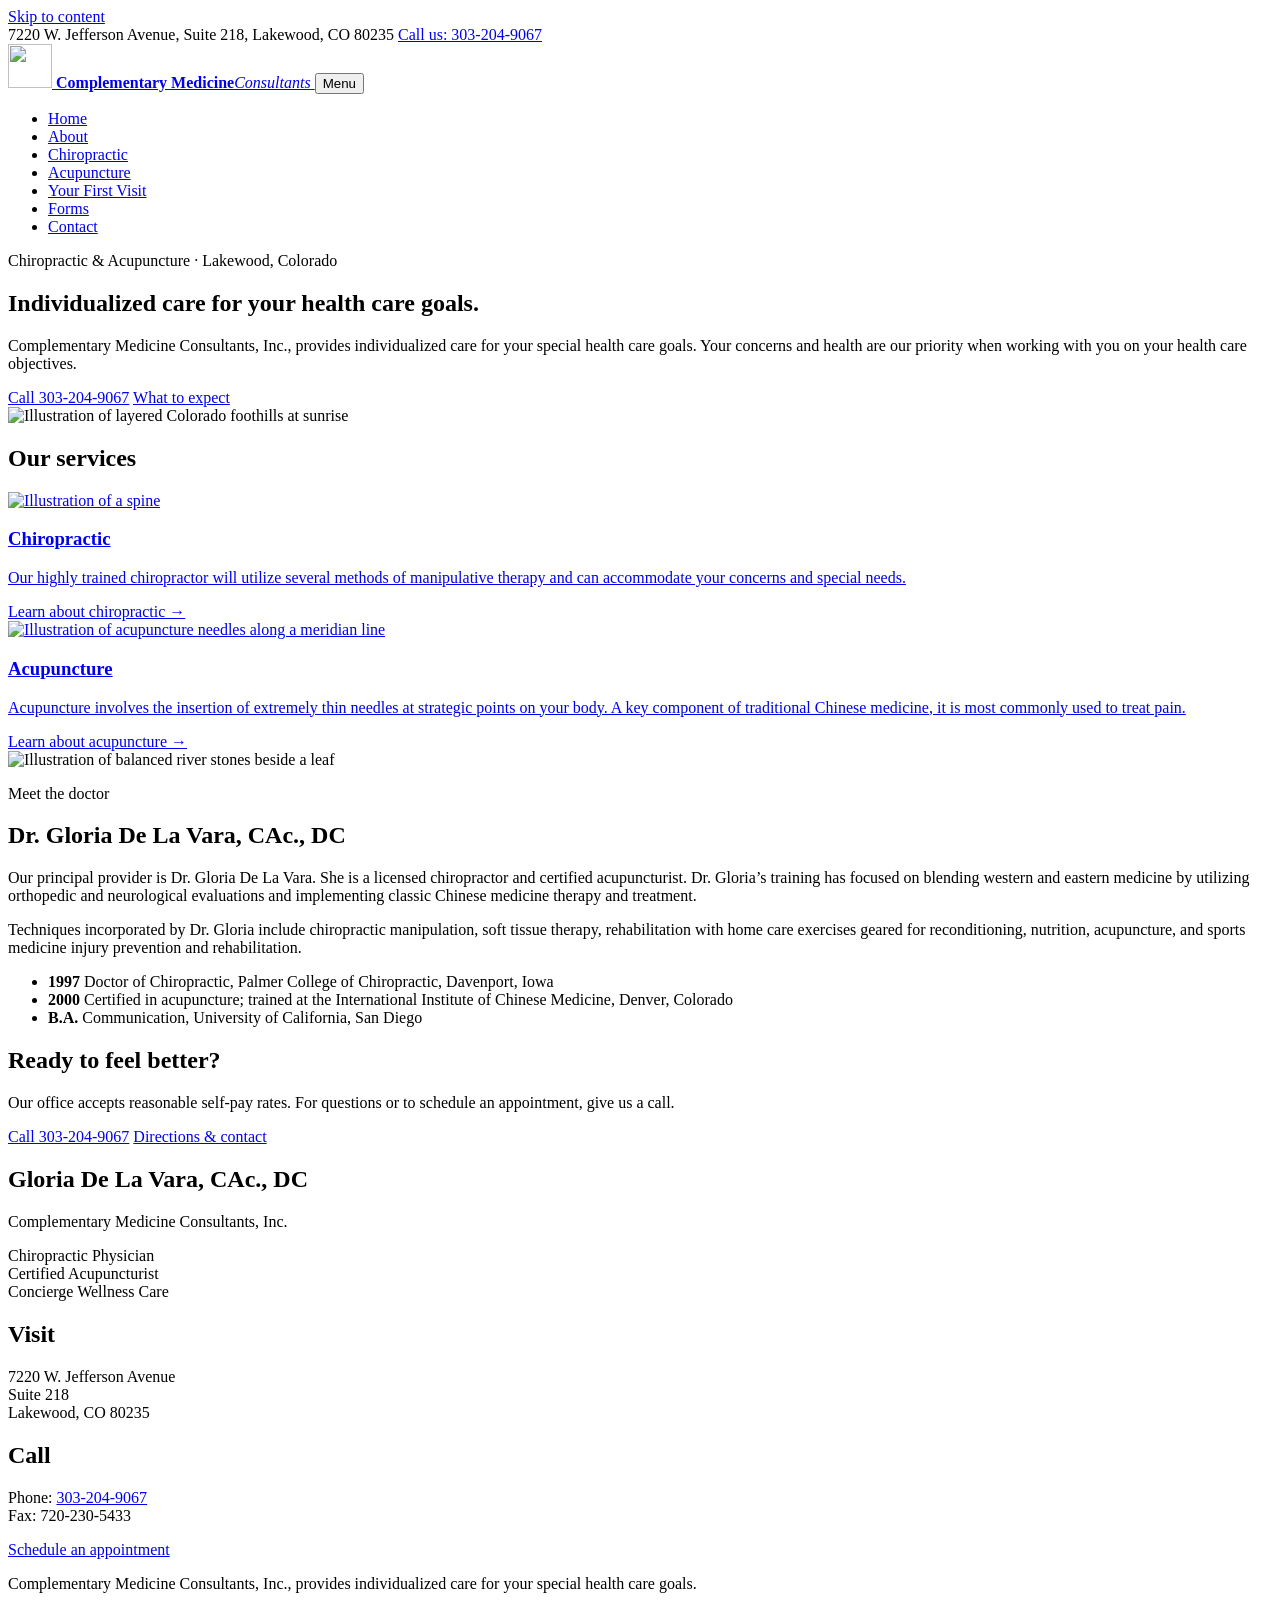
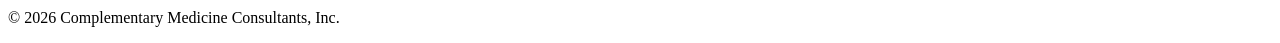
==== index.html @ 46e18586 "Add files via upload" ====
<!doctype html>
<html lang="en">
<head>
  <meta charset="utf-8">
  <meta name="viewport" content="width=device-width, initial-scale=1">
  <title>Complementary Medicine Consultants | Chiropractic &amp; Acupuncture in Lakewood, CO</title>
  <meta name="description" content="Chiropractic and acupuncture care in Lakewood, Colorado with Dr. Gloria De La Vara, CAc., DC. Individualized care blending western and eastern medicine.">
  <link rel="icon" href="images/favicon.svg" type="image/svg+xml">
  <link rel="preconnect" href="https://fonts.googleapis.com">
  <link rel="preconnect" href="https://fonts.gstatic.com" crossorigin>
  <link href="https://fonts.googleapis.com/css2?family=Fraunces:opsz,wght@9..144,400;9..144,600&family=Source+Sans+3:wght@400;600&display=swap" rel="stylesheet">
  <link rel="stylesheet" href="css/style.css">
</head>
<body>
  <a class="skip" href="#main">Skip to content</a>
  <div class="topbar">
    <div class="wrap">
      <span>7220 W. Jefferson Avenue, Suite 218, Lakewood, CO 80235</span>
      <a href="tel:+13032049067">Call us: 303-204-9067</a>
    </div>
  </div>
  <header class="site-header">
    <div class="wrap header-inner">
      <a class="brand" href="index.html">
        <img src="images/logo-mark.svg" alt="" width="44" height="44">
        <span><strong>Complementary Medicine</strong><em>Consultants</em></span>
      </a>
      <button class="menu-toggle" aria-expanded="false" aria-controls="site-nav">Menu</button>
      <nav id="site-nav" aria-label="Main">
        <ul>
        <li><a href="index.html" aria-current="page">Home</a></li>
        <li><a href="about.html">About</a></li>
        <li><a href="chiropractic.html">Chiropractic</a></li>
        <li><a href="acupuncture.html">Acupuncture</a></li>
        <li><a href="first-visit.html">Your First Visit</a></li>
        <li><a href="forms.html">Forms</a></li>
        <li><a href="contact.html">Contact</a></li>
        </ul>
      </nav>
    </div>
  </header>
  <main id="main">
    <section class="home-hero">
      <div class="wrap home-hero-grid">
        <div>
          <p class="eyebrow">Chiropractic &amp; Acupuncture &middot; Lakewood, Colorado</p>
          <h1>Individualized care for your health care goals.</h1>
          <p class="lede">Complementary Medicine Consultants, Inc., provides individualized care for your special health care goals. Your concerns and health are our priority when working with you on your health care objectives.</p>
          <div class="hero-actions">
            <a class="btn" href="tel:+13032049067">Call 303-204-9067</a>
            <a class="btn btn-ghost" href="first-visit.html">What to expect</a>
          </div>
        </div>
        <img class="hero-art" src="images/hero-mountains.svg" alt="Illustration of layered Colorado foothills at sunrise" width="560" height="420">
      </div>
    </section>

    <section class="services">
      <div class="wrap">
        <h2 class="section-title">Our services</h2>
        <div class="cards">
          <a class="card" href="chiropractic.html">
            <img src="images/chiropractic.svg" alt="Illustration of a spine" width="600" height="400" loading="lazy">
            <div class="card-body">
              <h3>Chiropractic</h3>
              <p>Our highly trained chiropractor will utilize several methods of manipulative therapy and can accommodate your concerns and special needs.</p>
              <span class="more">Learn about chiropractic &rarr;</span>
            </div>
          </a>
          <a class="card" href="acupuncture.html">
            <img src="images/acupuncture.svg" alt="Illustration of acupuncture needles along a meridian line" width="600" height="400" loading="lazy">
            <div class="card-body">
              <h3>Acupuncture</h3>
              <p>Acupuncture involves the insertion of extremely thin needles at strategic points on your body. A key component of traditional Chinese medicine, it is most commonly used to treat pain.</p>
              <span class="more">Learn about acupuncture &rarr;</span>
            </div>
          </a>
        </div>
      </div>
    </section>

    <section class="provider">
      <div class="wrap provider-grid">
        <img src="images/balance.svg" alt="Illustration of balanced river stones beside a leaf" width="480" height="480" loading="lazy">
        <div>
          <p class="eyebrow">Meet the doctor</p>
          <h2>Dr. Gloria De La Vara, CAc., DC</h2>
          <p>Our principal provider is Dr. Gloria De La Vara. She is a licensed chiropractor and certified acupuncturist. Dr. Gloria&rsquo;s training has focused on blending western and eastern medicine by utilizing orthopedic and neurological evaluations and implementing classic Chinese medicine therapy and treatment.</p>
          <p>Techniques incorporated by Dr. Gloria include chiropractic manipulation, soft tissue therapy, rehabilitation with home care exercises geared for reconditioning, nutrition, acupuncture, and sports medicine injury prevention and rehabilitation.</p>
          <ul class="creds">
            <li><strong>1997</strong> Doctor of Chiropractic, Palmer College of Chiropractic, Davenport, Iowa</li>
            <li><strong>2000</strong> Certified in acupuncture; trained at the International Institute of Chinese Medicine, Denver, Colorado</li>
            <li><strong>B.A.</strong> Communication, University of California, San Diego</li>
          </ul>
        </div>
      </div>
    </section>
    <section class="cta">
      <div class="wrap cta-inner">
        <div>
          <h2>Ready to feel better?</h2>
          <p>Our office accepts reasonable self-pay rates. For questions or to schedule an appointment, give us a call.</p>
        </div>
        <div class="cta-actions">
          <a class="btn" href="tel:+13032049067">Call 303-204-9067</a>
          <a class="btn btn-ghost" href="contact.html">Directions &amp; contact</a>
        </div>
      </div>
    </section>
  </main>
  <footer class="site-footer">
    <div class="wrap footer-grid">
      <div>
        <h2>Gloria De La Vara, CAc., DC</h2>
        <p class="muted">Complementary Medicine Consultants, Inc.</p>
        <p>Chiropractic Physician<br>Certified Acupuncturist<br>Concierge Wellness Care</p>
      </div>
      <div>
        <h2>Visit</h2>
        <p>7220 W. Jefferson Avenue<br>Suite 218<br>Lakewood, CO 80235</p>
      </div>
      <div>
        <h2>Call</h2>
        <p>Phone: <a href="tel:+13032049067">303-204-9067</a><br>Fax: 720-230-5433</p>
        <a class="btn btn-light" href="contact.html">Schedule an appointment</a>
      </div>
    </div>
    <div class="wrap footer-bottom">
      <p>Complementary Medicine Consultants, Inc., provides individualized care for your special health care goals.</p>
      <p>&copy; <span id="year">2026</span> Complementary Medicine Consultants, Inc.</p>
    </div>
  </footer>
  <script>
    (function () {
      var b = document.querySelector('.menu-toggle'), n = document.getElementById('site-nav');
      b.addEventListener('click', function () {
        var open = n.classList.toggle('open');
        b.setAttribute('aria-expanded', open);
      });
      document.getElementById('year').textContent = new Date().getFullYear();
    })();
  </script>
</body>
</html>
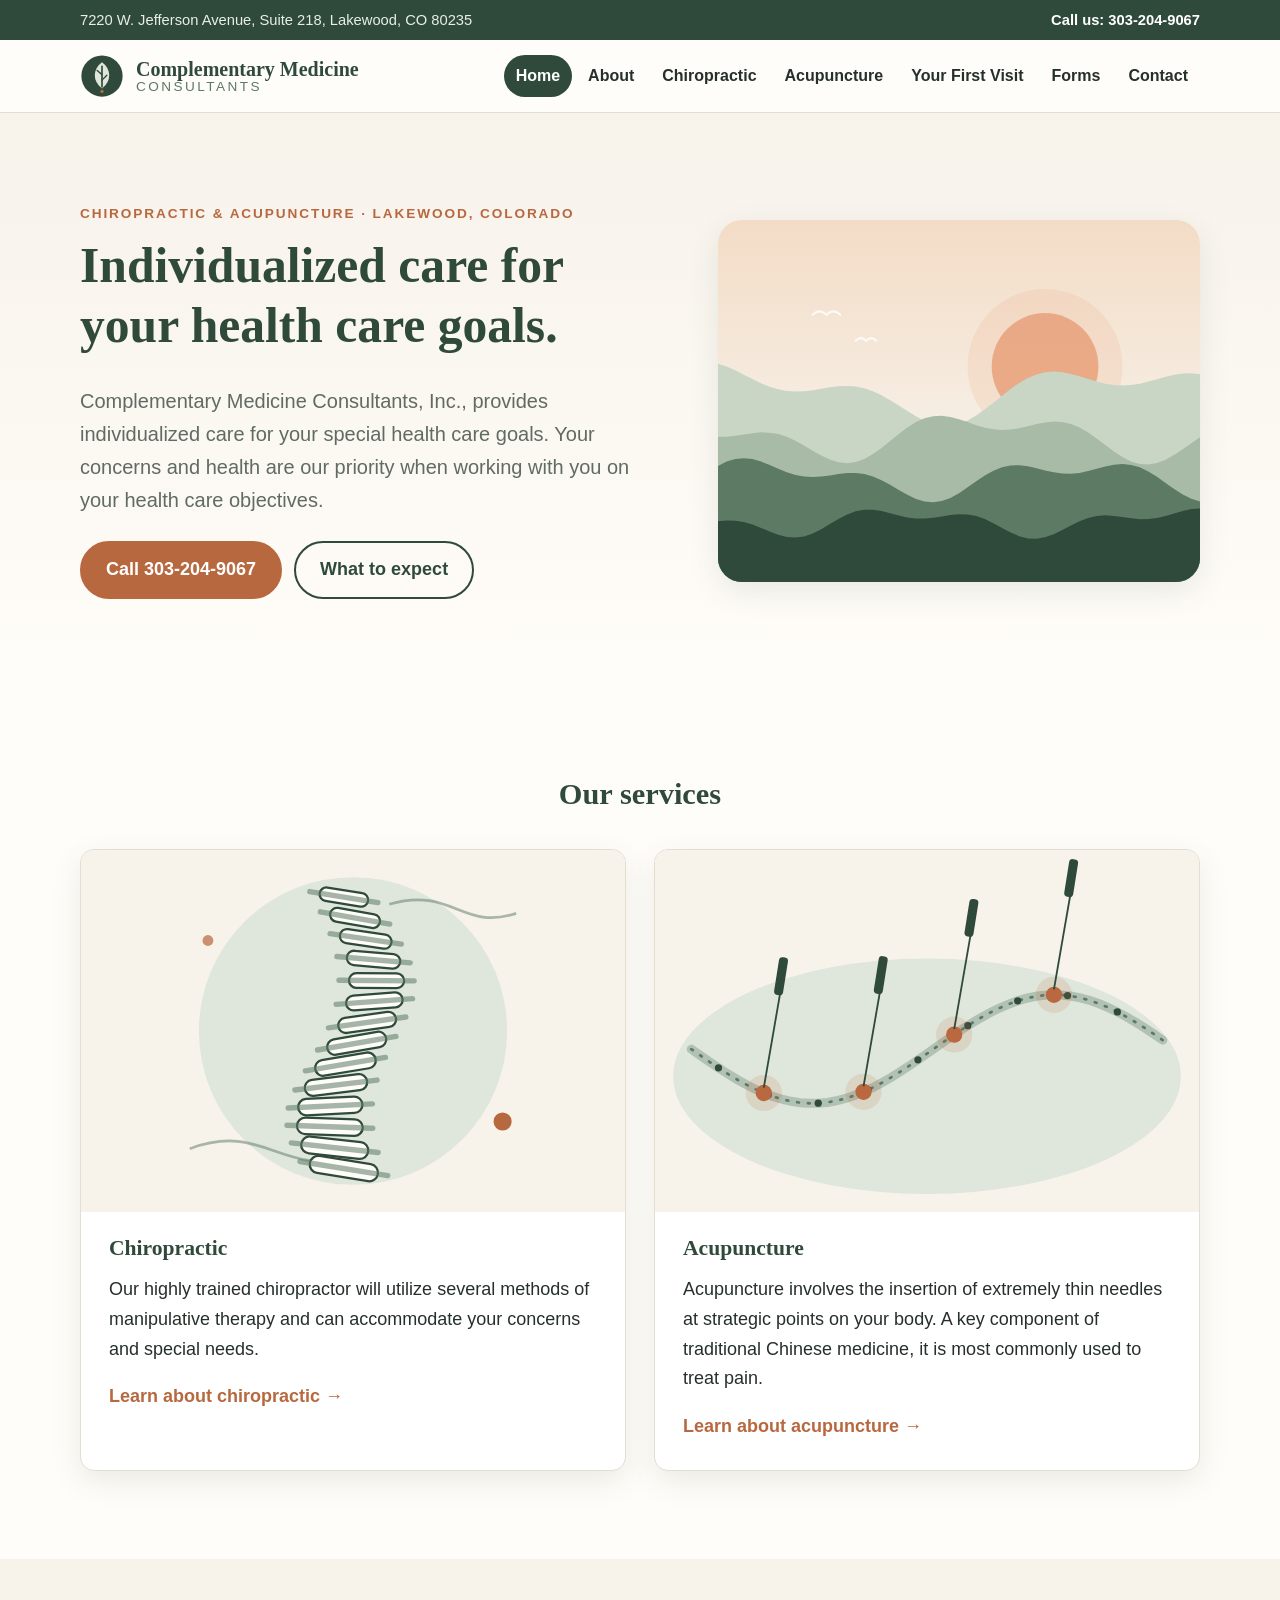
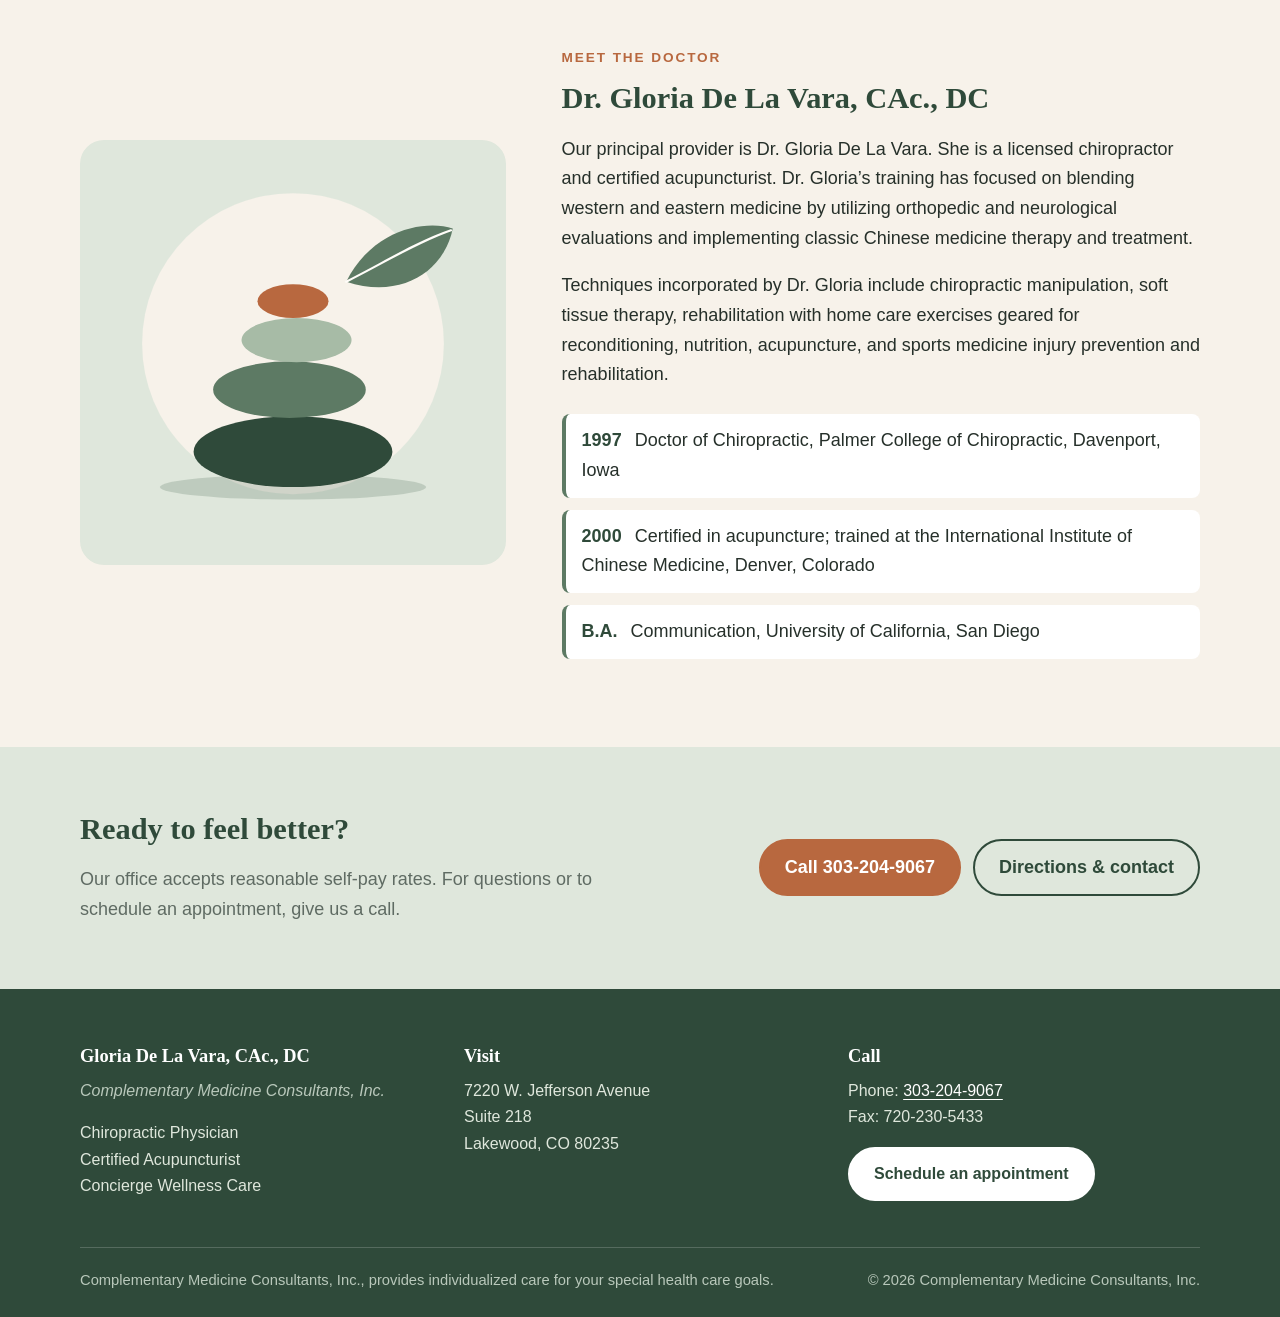
==== commit e4a848fe: "Add files via upload" ====
--- a/index.html
+++ b/index.html
@@ -5,11 +5,11 @@
   <meta name="viewport" content="width=device-width, initial-scale=1">
   <title>Complementary Medicine Consultants | Chiropractic &amp; Acupuncture in Lakewood, CO</title>
   <meta name="description" content="Chiropractic and acupuncture care in Lakewood, Colorado with Dr. Gloria De La Vara, CAc., DC. Individualized care blending western and eastern medicine.">
-  <link rel="icon" href="images/favicon.svg" type="image/svg+xml">
+  <link rel="icon" href="favicon.svg" type="image/svg+xml">
   <link rel="preconnect" href="https://fonts.googleapis.com">
   <link rel="preconnect" href="https://fonts.gstatic.com" crossorigin>
   <link href="https://fonts.googleapis.com/css2?family=Fraunces:opsz,wght@9..144,400;9..144,600&family=Source+Sans+3:wght@400;600&display=swap" rel="stylesheet">
-  <link rel="stylesheet" href="css/style.css">
+  <link rel="stylesheet" href="style.css">
 </head>
 <body>
   <a class="skip" href="#main">Skip to content</a>
@@ -22,7 +22,7 @@
   <header class="site-header">
     <div class="wrap header-inner">
       <a class="brand" href="index.html">
-        <img src="images/logo-mark.svg" alt="" width="44" height="44">
+        <img src="logo-mark.svg" alt="" width="44" height="44">
         <span><strong>Complementary Medicine</strong><em>Consultants</em></span>
       </a>
       <button class="menu-toggle" aria-expanded="false" aria-controls="site-nav">Menu</button>
@@ -51,7 +51,7 @@
             <a class="btn btn-ghost" href="first-visit.html">What to expect</a>
           </div>
         </div>
-        <img class="hero-art" src="images/hero-mountains.svg" alt="Illustration of layered Colorado foothills at sunrise" width="560" height="420">
+        <img class="hero-art" src="hero-mountains.svg" alt="Illustration of layered Colorado foothills at sunrise" width="560" height="420">
       </div>
     </section>
 
@@ -60,7 +60,7 @@
         <h2 class="section-title">Our services</h2>
         <div class="cards">
           <a class="card" href="chiropractic.html">
-            <img src="images/chiropractic.svg" alt="Illustration of a spine" width="600" height="400" loading="lazy">
+            <img src="chiropractic.svg" alt="Illustration of a spine" width="600" height="400" loading="lazy">
             <div class="card-body">
               <h3>Chiropractic</h3>
               <p>Our highly trained chiropractor will utilize several methods of manipulative therapy and can accommodate your concerns and special needs.</p>
@@ -68,7 +68,7 @@
             </div>
           </a>
           <a class="card" href="acupuncture.html">
-            <img src="images/acupuncture.svg" alt="Illustration of acupuncture needles along a meridian line" width="600" height="400" loading="lazy">
+            <img src="acupuncture.svg" alt="Illustration of acupuncture needles along a meridian line" width="600" height="400" loading="lazy">
             <div class="card-body">
               <h3>Acupuncture</h3>
               <p>Acupuncture involves the insertion of extremely thin needles at strategic points on your body. A key component of traditional Chinese medicine, it is most commonly used to treat pain.</p>
@@ -81,7 +81,7 @@
 
     <section class="provider">
       <div class="wrap provider-grid">
-        <img src="images/balance.svg" alt="Illustration of balanced river stones beside a leaf" width="480" height="480" loading="lazy">
+        <img src="balance.svg" alt="Illustration of balanced river stones beside a leaf" width="480" height="480" loading="lazy">
         <div>
           <p class="eyebrow">Meet the doctor</p>
           <h2>Dr. Gloria De La Vara, CAc., DC</h2>
--- a/style.css
+++ b/style.css
@@ -0,0 +1,169 @@
+/* Complementary Medicine Consultants - site styles
+   Colors are defined once here; change them to restyle the whole site. */
+:root {
+  --forest: #2f4a3a;
+  --sage: #5d7a64;
+  --sage-light: #dfe7dc;
+  --sand: #f7f2ea;
+  --cream: #fffdf9;
+  --clay: #b8683f;
+  --ink: #26302a;
+  --muted: #5f6b63;
+  --line: #e4ddd1;
+  --radius: 14px;
+  --shadow: 0 10px 30px rgba(47, 74, 58, .10);
+  --serif: "Fraunces", Georgia, serif;
+  --sans: "Source Sans 3", "Segoe UI", Arial, sans-serif;
+}
+
+*, *::before, *::after { box-sizing: border-box; }
+html { scroll-behavior: smooth; }
+body {
+  margin: 0;
+  font-family: var(--sans);
+  font-size: 1.125rem;
+  line-height: 1.65;
+  color: var(--ink);
+  background: var(--cream);
+}
+img { max-width: 100%; height: auto; display: block; }
+a { color: var(--sage); text-underline-offset: 3px; }
+a:hover { color: var(--forest); }
+h1, h2, h3 { font-family: var(--serif); font-weight: 600; color: var(--forest); line-height: 1.2; margin: 0 0 .6em; }
+h1 { font-size: clamp(2rem, 4.5vw, 3.1rem); }
+h2 { font-size: clamp(1.4rem, 2.6vw, 1.9rem); }
+h3 { font-size: 1.35rem; }
+p { margin: 0 0 1em; }
+
+.wrap { width: min(1120px, 100% - 32px); margin-inline: auto; }
+.narrow { width: min(760px, 100% - 32px); }
+.muted { color: var(--muted); }
+.skip { position: absolute; left: -999px; top: 8px; background: var(--forest); color: #fff; padding: 8px 14px; border-radius: 8px; z-index: 100; }
+.skip:focus { left: 8px; }
+
+/* Top bar + header */
+.topbar { background: var(--forest); color: #e8efe6; font-size: .92rem; }
+.topbar .wrap { display: flex; justify-content: space-between; gap: 12px; padding: 8px 0; flex-wrap: wrap; }
+.topbar a { color: #fff; font-weight: 600; text-decoration: none; }
+.site-header { background: var(--cream); border-bottom: 1px solid var(--line); position: sticky; top: 0; z-index: 50; }
+.header-inner { display: flex; align-items: center; justify-content: space-between; padding: 14px 0; gap: 16px; }
+.brand { display: flex; align-items: center; gap: 12px; text-decoration: none; color: var(--forest); }
+.brand span { display: flex; flex-direction: column; line-height: 1.1; }
+.brand strong { font-family: var(--serif); font-size: 1.25rem; font-weight: 600; }
+.brand em { font-style: normal; font-size: .85rem; letter-spacing: .18em; text-transform: uppercase; color: var(--sage); }
+#site-nav ul { list-style: none; margin: 0; padding: 0; display: flex; gap: 4px; flex-wrap: wrap; }
+#site-nav a { display: block; padding: 8px 12px; border-radius: 999px; text-decoration: none; color: var(--ink); font-weight: 600; font-size: 1rem; }
+#site-nav a:hover { background: var(--sage-light); }
+#site-nav a[aria-current="page"] { background: var(--forest); color: #fff; }
+.menu-toggle { display: none; font: inherit; font-weight: 600; background: var(--forest); color: #fff; border: 0; border-radius: 999px; padding: 8px 18px; cursor: pointer; }
+
+/* Buttons */
+.btn { display: inline-block; background: var(--clay); color: #fff; text-decoration: none; font-weight: 600; padding: 12px 24px; border-radius: 999px; border: 2px solid var(--clay); transition: transform .15s, background .15s; }
+.btn:hover { background: #9e5532; border-color: #9e5532; color: #fff; transform: translateY(-1px); }
+.btn-ghost { background: transparent; color: var(--forest); border-color: var(--forest); }
+.btn-ghost:hover { background: var(--forest); border-color: var(--forest); }
+.btn-light { background: #fff; color: var(--forest); border-color: #fff; }
+.btn-light:hover { background: var(--sage-light); border-color: var(--sage-light); color: var(--forest); }
+
+/* Home hero */
+.home-hero { background: linear-gradient(180deg, var(--sand), var(--cream)); padding: clamp(40px, 7vw, 90px) 0; }
+.home-hero-grid { display: grid; grid-template-columns: 1.1fr .9fr; gap: 48px; align-items: center; }
+.eyebrow { text-transform: uppercase; letter-spacing: .14em; font-size: .85rem; font-weight: 600; color: var(--clay); margin-bottom: .8em; }
+.lede { font-size: 1.25rem; color: var(--muted); max-width: 60ch; }
+.hero-actions { display: flex; gap: 12px; flex-wrap: wrap; margin-top: 24px; }
+.hero-art { border-radius: 24px; box-shadow: var(--shadow); }
+
+/* Services cards */
+.services { padding: clamp(48px, 7vw, 88px) 0; }
+.section-title { text-align: center; margin-bottom: 36px; }
+.cards { display: grid; grid-template-columns: repeat(2, 1fr); gap: 28px; }
+.card { background: #fff; border: 1px solid var(--line); border-radius: var(--radius); overflow: hidden; text-decoration: none; color: inherit; box-shadow: var(--shadow); transition: transform .2s; }
+.card:hover { transform: translateY(-4px); color: inherit; }
+.card-body { padding: 24px 28px 28px; }
+.more { color: var(--clay); font-weight: 600; }
+
+/* Provider */
+.provider { background: var(--sand); padding: clamp(48px, 7vw, 88px) 0; }
+.provider-grid { display: grid; grid-template-columns: .8fr 1.2fr; gap: 56px; align-items: center; }
+.provider-grid img { border-radius: 24px; }
+.creds { list-style: none; padding: 0; margin: 24px 0 0; display: grid; gap: 12px; }
+.creds li { background: #fff; border-left: 4px solid var(--sage); padding: 12px 16px; border-radius: 8px; }
+.creds strong { color: var(--forest); margin-right: 8px; }
+
+/* Inner pages */
+.page-hero { background: linear-gradient(180deg, var(--sand), var(--cream)); padding: clamp(36px, 6vw, 72px) 0 clamp(24px, 4vw, 40px); }
+.crumb { font-size: .95rem; color: var(--muted); margin-bottom: 12px; }
+.crumb a { color: var(--muted); }
+.content { padding: clamp(24px, 4vw, 48px) 0 clamp(56px, 8vw, 96px); }
+.split { display: grid; grid-template-columns: 1.3fr .7fr; gap: 56px; align-items: start; }
+.prose { max-width: 68ch; }
+.prose h2 { margin-top: 1.4em; }
+.side-art { border-radius: 20px; box-shadow: var(--shadow); position: sticky; top: 110px; }
+.pill-list { list-style: none; padding: 0; display: flex; flex-wrap: wrap; gap: 10px; margin: 0 0 1.4em; }
+.pill-list li { background: var(--sage-light); color: var(--forest); padding: 6px 16px; border-radius: 999px; font-weight: 600; font-size: 1rem; }
+.check-list { list-style: none; padding: 0; display: grid; gap: 8px; }
+.check-list li { padding-left: 32px; position: relative; }
+.check-list li::before { content: ""; position: absolute; left: 0; top: .45em; width: 18px; height: 18px; border-radius: 50%; background: var(--sage-light) url("data:image/svg+xml,%3Csvg xmlns='http://www.w3.org/2000/svg' viewBox='0 0 20 20'%3E%3Cpath d='M5 10.5l3 3 7-7' fill='none' stroke='%232f4a3a' stroke-width='2.4' stroke-linecap='round' stroke-linejoin='round'/%3E%3C/svg%3E") center/14px no-repeat; }
+
+/* First visit steps */
+.steps { list-style: none; padding: 0; margin: 0; display: grid; gap: 20px; }
+.step { display: grid; grid-template-columns: 52px 1fr; gap: 20px; background: #fff; border: 1px solid var(--line); border-radius: var(--radius); padding: 24px; }
+.step h2 { font-size: 1.4rem; margin-bottom: .4em; }
+.step p:last-child { margin-bottom: 0; }
+.step-num { width: 52px; height: 52px; border-radius: 50%; background: var(--forest); color: #fff; display: grid; place-items: center; font-family: var(--serif); font-size: 1.4rem; }
+.side-card { background: var(--sand); border-radius: var(--radius); padding: 24px; position: sticky; top: 110px; }
+.side-card img { border-radius: 12px; margin-bottom: 16px; }
+
+/* Forms */
+.form-list { list-style: none; padding: 0; margin: 0 0 24px; display: grid; gap: 16px; }
+.form-list li { display: flex; justify-content: space-between; align-items: center; gap: 20px; background: #fff; border: 1px solid var(--line); border-radius: var(--radius); padding: 22px 24px; flex-wrap: wrap; }
+.form-list h2 { font-size: 1.3rem; margin-bottom: .2em; }
+.form-list p { margin: 0; color: var(--muted); }
+.note { background: var(--sage-light); padding: 16px 20px; border-radius: 10px; }
+
+/* Contact */
+.contact-grid { display: grid; grid-template-columns: .9fr 1.1fr; gap: 32px; align-items: stretch; }
+.contact-cards { display: grid; gap: 16px; }
+.info-card { background: #fff; border: 1px solid var(--line); border-radius: var(--radius); padding: 22px 24px; }
+.info-card h2 { font-size: 1.1rem; text-transform: uppercase; letter-spacing: .1em; font-family: var(--sans); color: var(--clay); }
+.info-card p:last-child { margin-bottom: 0; }
+.big-link { font-family: var(--serif); font-size: 1.8rem; color: var(--forest); text-decoration: none; }
+.map { width: 100%; min-height: 420px; height: 100%; border: 0; border-radius: var(--radius); box-shadow: var(--shadow); }
+
+/* CTA + footer */
+.cta { background: var(--sage-light); padding: clamp(40px, 6vw, 64px) 0; }
+.cta-inner { display: flex; justify-content: space-between; align-items: center; gap: 32px; flex-wrap: wrap; }
+.cta-inner p { margin: 0; color: var(--muted); max-width: 55ch; }
+.cta-actions { display: flex; gap: 12px; flex-wrap: wrap; }
+.site-footer { background: var(--forest); color: #dfe7dc; padding: 56px 0 24px; font-size: 1rem; }
+.site-footer h2 { color: #fff; font-size: 1.15rem; }
+.site-footer a { color: #fff; }
+.site-footer .muted { color: #b9c8bb; font-style: italic; }
+.footer-grid { display: grid; grid-template-columns: repeat(3, 1fr); gap: 32px; }
+.footer-bottom { border-top: 1px solid rgba(255,255,255,.18); margin-top: 32px; padding-top: 20px; display: flex; justify-content: space-between; gap: 16px; flex-wrap: wrap; font-size: .92rem; color: #b9c8bb; }
+.footer-bottom p { margin: 0; }
+
+/* Responsive */
+@media (max-width: 960px) {
+  .menu-toggle { display: block; }
+  #site-nav { position: absolute; left: 0; right: 0; top: 100%; background: var(--cream); border-bottom: 1px solid var(--line); display: none; }
+  #site-nav.open { display: block; }
+  #site-nav ul { flex-direction: column; padding: 8px 16px 16px; }
+  .header-inner { position: relative; }
+}
+@media (max-width: 820px) {
+  .home-hero-grid, .provider-grid, .split, .contact-grid, .cards, .footer-grid { grid-template-columns: 1fr; }
+  .side-art, .side-card { position: static; }
+  .side-art { max-width: min(420px, 100%); }
+  .provider-grid img { max-width: min(360px, 100%); }
+  .topbar span { display: none; }
+  .topbar .wrap { justify-content: center; }
+}
+@media (prefers-reduced-motion: reduce) { * { transition: none !important; scroll-behavior: auto !important; } }
+
+/* fixes */
+.site-footer .btn-light { color: var(--forest); text-decoration: none; }
+@media (max-width: 820px) {
+  .step { grid-template-columns: 40px 1fr; gap: 14px; padding: 18px; }
+  .step-num { width: 40px; height: 40px; font-size: 1.15rem; }
+}
